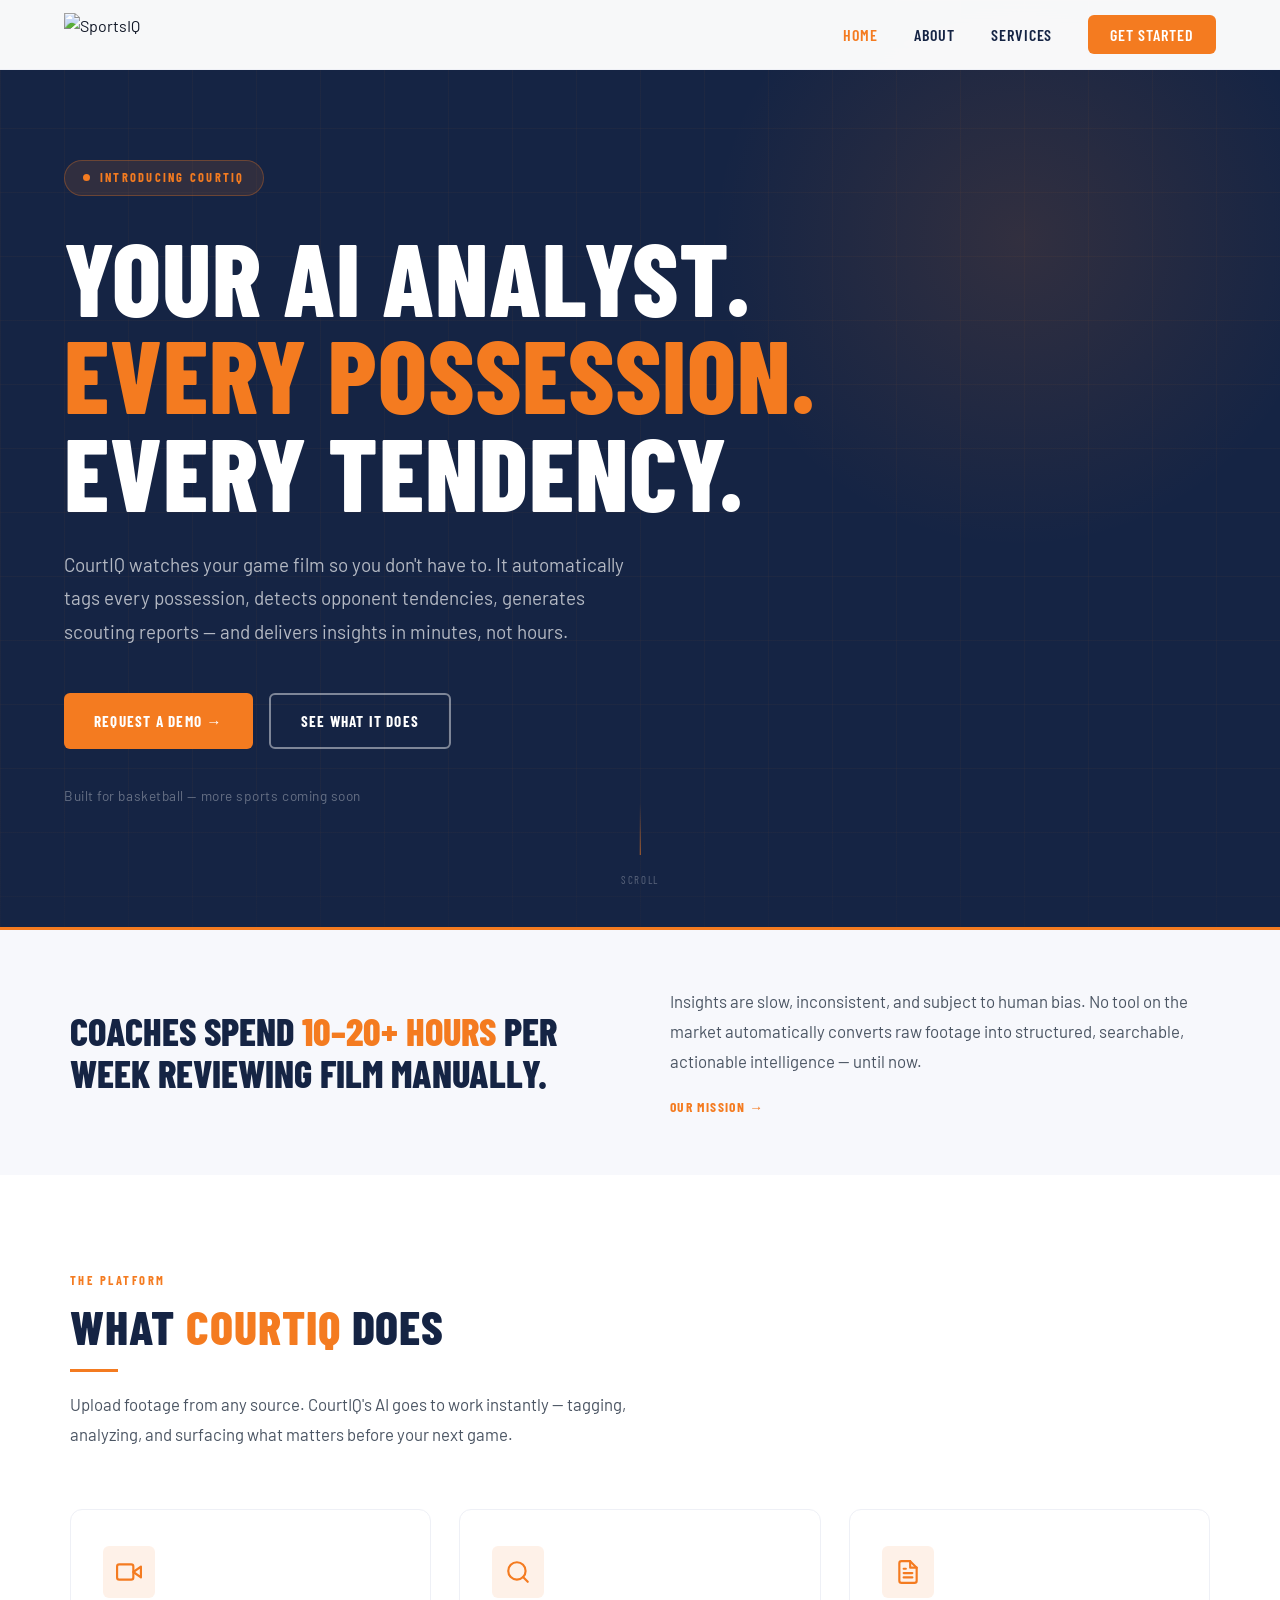
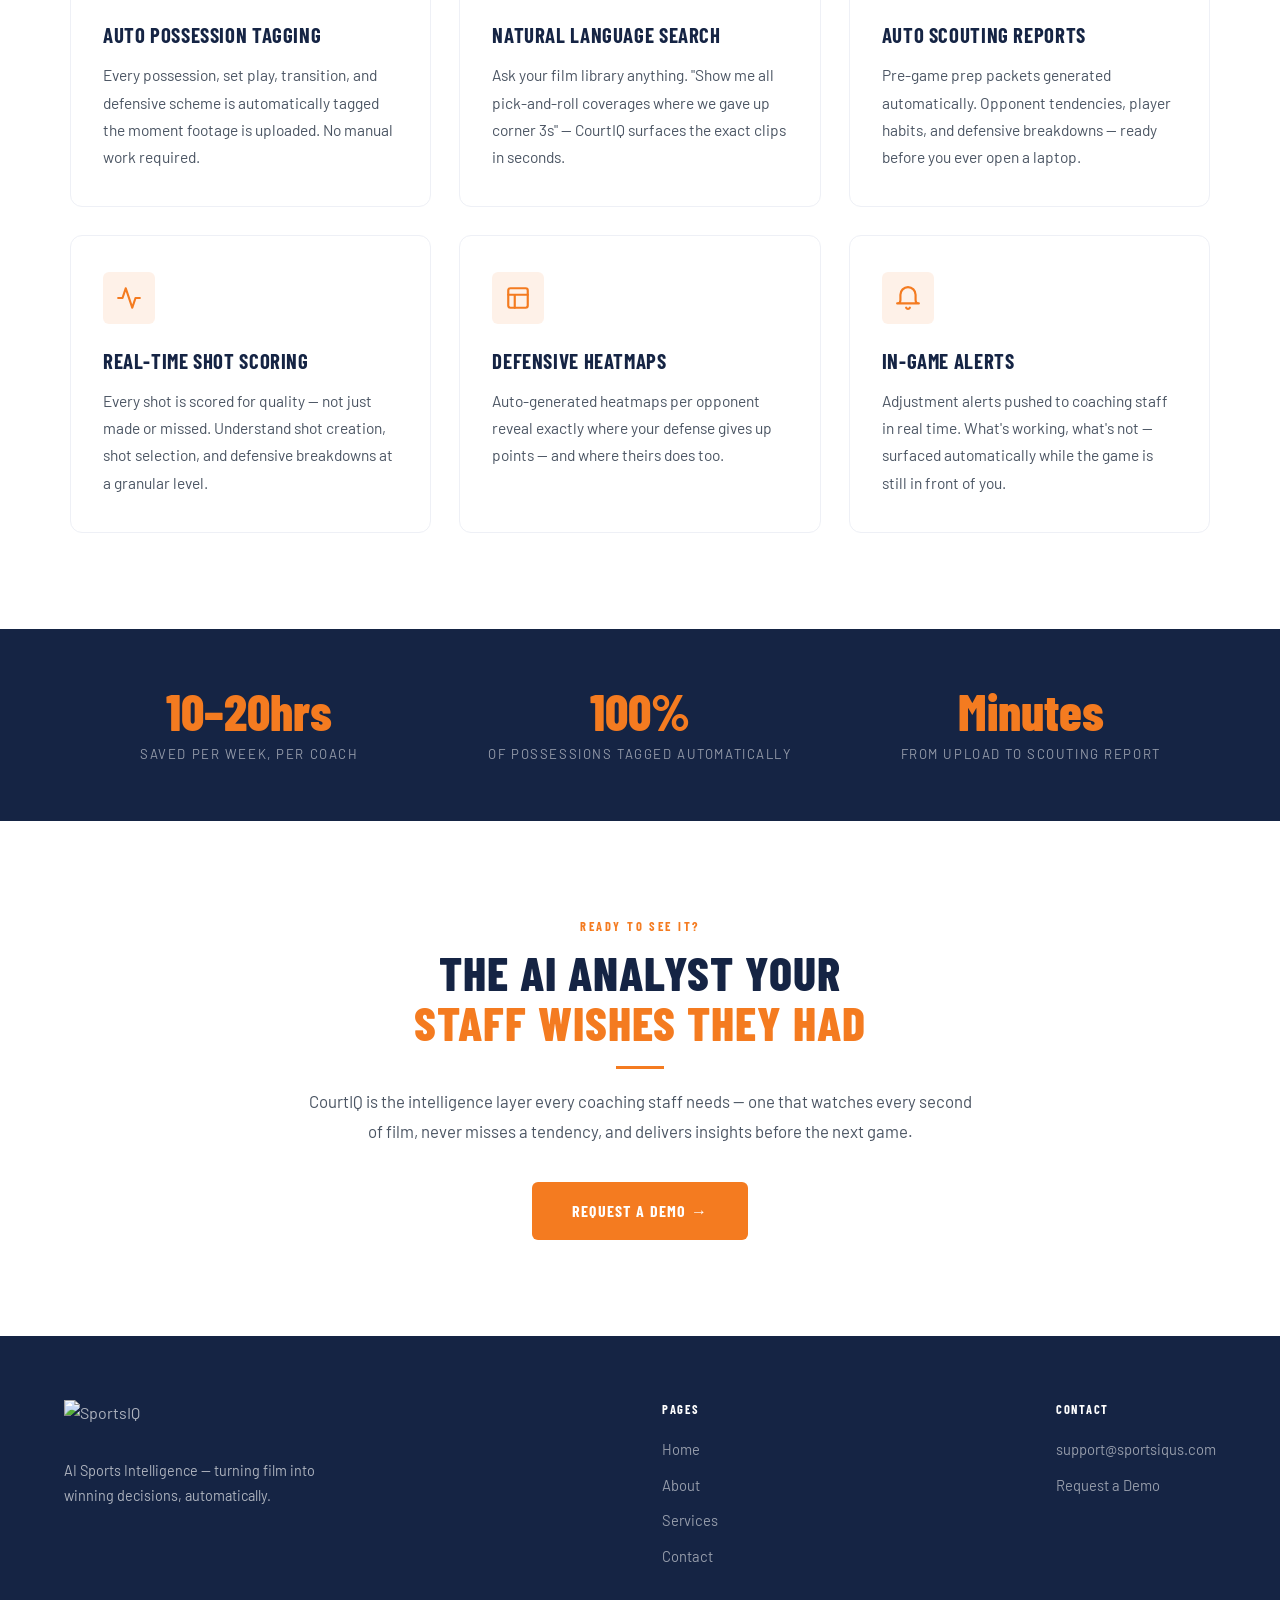
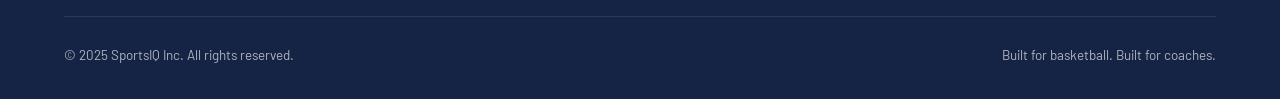
==== index.html @ 945e05f1 "Add files via upload" ====
<!DOCTYPE html>
<html lang="en">
<head>
  <meta charset="UTF-8" />
  <meta name="viewport" content="width=device-width, initial-scale=1.0" />
  <meta name="description" content="SportsIQ — CourtIQ is our AI analyst that watches every possession, detects every tendency, and delivers scouting intelligence automatically." />
  <title>SportsIQ | AI Sports Intelligence</title>
  <link rel="stylesheet" href="styles.css" />
  <link rel="icon" type="image/png" href="logo.png" />
</head>
<body>

<!-- NAV -->
<nav>
  <div class="nav-logo">
    <a href="index.html"><img src="logo.png" alt="SportsIQ" /></a>
  </div>
  <ul class="nav-links">
    <li><a href="index.html" class="active">Home</a></li>
    <li><a href="about.html">About</a></li>
    <li><a href="services.html">Services</a></li>
    <li><a href="contact.html" class="nav-cta">Get Started</a></li>
  </ul>
  <button class="hamburger" aria-label="Menu">
    <span></span><span></span><span></span>
  </button>
</nav>

<!-- HERO -->
<section style="background:var(--navy);padding:0;min-height:100vh;display:flex;flex-direction:column;justify-content:center;position:relative;overflow:hidden;">
  <!-- Grid texture -->
  <div style="position:absolute;inset:0;background-image:linear-gradient(rgba(244,123,32,0.04) 1px,transparent 1px),linear-gradient(90deg,rgba(244,123,32,0.04) 1px,transparent 1px);background-size:64px 64px;pointer-events:none;"></div>
  <!-- Glow -->
  <div style="position:absolute;top:-80px;right:-60px;width:640px;height:640px;background:radial-gradient(circle,rgba(244,123,32,0.13) 0%,transparent 68%);pointer-events:none;"></div>
  <!-- Bottom fade -->
  <div style="position:absolute;bottom:0;left:0;right:0;height:120px;background:linear-gradient(to top,rgba(21,36,68,0.5),transparent);pointer-events:none;"></div>

  <div style="position:relative;z-index:1;padding:160px 5% 120px;max-width:1000px;">
    <!-- Product badge -->
    <div class="fade-up" style="display:inline-flex;align-items:center;gap:10px;background:rgba(244,123,32,0.12);border:1px solid rgba(244,123,32,0.3);border-radius:100px;padding:7px 18px;margin-bottom:32px;">
      <span style="width:7px;height:7px;background:var(--orange);border-radius:50%;display:block;"></span>
      <span style="font-family:var(--font-display);font-size:0.78rem;font-weight:700;letter-spacing:0.18em;text-transform:uppercase;color:var(--orange);">Introducing CourtIQ</span>
    </div>

    <h1 class="fade-up-2" style="font-family:var(--font-display);font-size:clamp(3.2rem,8vw,6.5rem);font-weight:800;color:var(--white);text-transform:uppercase;letter-spacing:0.01em;line-height:0.95;">
      Your AI Analyst.<br />
      <span style="color:var(--orange);">Every Possession.</span><br />
      Every Tendency.
    </h1>

    <p class="fade-up-3" style="margin-top:28px;font-size:1.18rem;color:rgba(255,255,255,0.68);max-width:560px;line-height:1.78;">
      CourtIQ watches your game film so you don't have to. It automatically tags every possession, detects opponent tendencies, generates scouting reports — and delivers insights in minutes, not hours.
    </p>

    <div class="fade-up-4" style="margin-top:44px;display:flex;gap:16px;flex-wrap:wrap;">
      <a href="contact.html" class="btn btn-primary">Request a Demo &rarr;</a>
      <a href="services.html" class="btn btn-outline-white">See What It Does</a>
    </div>

    <!-- Proof line -->
    <p class="fade-up-4" style="margin-top:36px;font-size:0.85rem;color:rgba(255,255,255,0.35);letter-spacing:0.04em;">
      Built for basketball — more sports coming soon
    </p>
  </div>

  <!-- Scroll hint -->
  <div style="position:absolute;bottom:36px;left:50%;transform:translateX(-50%);text-align:center;">
    <div style="width:1px;height:52px;background:linear-gradient(to bottom,transparent,rgba(244,123,32,0.7));margin:0 auto 10px;"></div>
    <span style="font-family:var(--font-display);font-size:0.68rem;letter-spacing:0.16em;color:rgba(255,255,255,0.3);text-transform:uppercase;">Scroll</span>
  </div>
</section>

<!-- PROBLEM / INSIGHT STRIP -->
<div style="background:var(--off-white);border-top:3px solid var(--orange);padding:56px 5%;">
  <div class="inner" style="display:flex;align-items:center;gap:60px;flex-wrap:wrap;">
    <div style="flex:1;min-width:260px;">
      <p style="font-family:var(--font-display);font-size:clamp(1.6rem,3vw,2.4rem);font-weight:800;text-transform:uppercase;color:var(--navy);line-height:1.1;">
        Coaches spend <span style="color:var(--orange);">10–20+ hours</span> per week reviewing film manually.
      </p>
    </div>
    <div style="flex:1;min-width:260px;">
      <p style="color:var(--text-mid);font-size:1.05rem;line-height:1.8;">
        Insights are slow, inconsistent, and subject to human bias. No tool on the market automatically converts raw footage into structured, searchable, actionable intelligence — until now.
      </p>
      <a href="about.html" style="display:inline-flex;align-items:center;gap:8px;margin-top:20px;font-family:var(--font-display);font-size:0.85rem;font-weight:700;letter-spacing:0.1em;text-transform:uppercase;color:var(--orange);">Our mission &rarr;</a>
    </div>
  </div>
</div>

<!-- WHAT COURTIQ DOES -->
<section style="background:var(--white);">
  <div class="inner">
    <div style="max-width:580px;margin-bottom:60px;">
      <p class="section-label">The Platform</p>
      <h2 class="section-title">What <span>CourtIQ</span> Does</h2>
      <div class="divider"></div>
      <p class="section-sub">Upload footage from any source. CourtIQ's AI goes to work instantly — tagging, analyzing, and surfacing what matters before your next game.</p>
    </div>

    <div class="grid-3">

      <div class="card">
        <div class="card-icon">
          <svg viewBox="0 0 24 24"><polygon points="23 7 16 12 23 17 23 7"/><rect x="1" y="5" width="15" height="14" rx="2"/></svg>
        </div>
        <h3>Auto Possession Tagging</h3>
        <p>Every possession, set play, transition, and defensive scheme is automatically tagged the moment footage is uploaded. No manual work required.</p>
      </div>

      <div class="card">
        <div class="card-icon">
          <svg viewBox="0 0 24 24"><circle cx="11" cy="11" r="8"/><line x1="21" y1="21" x2="16.65" y2="16.65"/></svg>
        </div>
        <h3>Natural Language Search</h3>
        <p>Ask your film library anything. "Show me all pick-and-roll coverages where we gave up corner 3s" — CourtIQ surfaces the exact clips in seconds.</p>
      </div>

      <div class="card">
        <div class="card-icon">
          <svg viewBox="0 0 24 24"><path d="M14 2H6a2 2 0 0 0-2 2v16a2 2 0 0 0 2 2h12a2 2 0 0 0 2-2V8z"/><polyline points="14 2 14 8 20 8"/><line x1="16" y1="13" x2="8" y2="13"/><line x1="16" y1="17" x2="8" y2="17"/><polyline points="10 9 9 9 8 9"/></svg>
        </div>
        <h3>Auto Scouting Reports</h3>
        <p>Pre-game prep packets generated automatically. Opponent tendencies, player habits, and defensive breakdowns — ready before you ever open a laptop.</p>
      </div>

      <div class="card">
        <div class="card-icon">
          <svg viewBox="0 0 24 24"><polyline points="22 12 18 12 15 21 9 3 6 12 2 12"/></svg>
        </div>
        <h3>Real-Time Shot Scoring</h3>
        <p>Every shot is scored for quality — not just made or missed. Understand shot creation, shot selection, and defensive breakdowns at a granular level.</p>
      </div>

      <div class="card">
        <div class="card-icon">
          <svg viewBox="0 0 24 24"><rect x="3" y="3" width="18" height="18" rx="2"/><path d="M3 9h18M9 21V9"/></svg>
        </div>
        <h3>Defensive Heatmaps</h3>
        <p>Auto-generated heatmaps per opponent reveal exactly where your defense gives up points — and where theirs does too.</p>
      </div>

      <div class="card">
        <div class="card-icon">
          <svg viewBox="0 0 24 24"><path d="M22 17H2a3 3 0 0 0 3-3V9a7 7 0 0 1 14 0v5a3 3 0 0 0 3 3z"/><path d="M13.73 21a2 2 0 0 1-3.46 0"/></svg>
        </div>
        <h3>In-Game Alerts</h3>
        <p>Adjustment alerts pushed to coaching staff in real time. What's working, what's not — surfaced automatically while the game is still in front of you.</p>
      </div>

    </div>
  </div>
</section>

<!-- STAT STRIP -->
<div class="stat-strip">
  <div>
    <div class="stat-num">10–20hrs</div>
    <div class="stat-label">Saved per week, per coach</div>
  </div>
  <div>
    <div class="stat-num">100%</div>
    <div class="stat-label">Of possessions tagged automatically</div>
  </div>
  <div>
    <div class="stat-num">Minutes</div>
    <div class="stat-label">From upload to scouting report</div>
  </div>
</div>

<!-- CTA BAND -->
<section style="background:var(--white);text-align:center;">
  <div class="inner" style="max-width:680px;">
    <p class="section-label" style="text-align:center;">Ready to See It?</p>
    <h2 class="section-title" style="text-align:center;">The AI Analyst Your<br /><span>Staff Wishes They Had</span></h2>
    <div class="divider" style="margin:18px auto;"></div>
    <p style="color:var(--text-mid);font-size:1.05rem;line-height:1.78;margin-bottom:36px;">CourtIQ is the intelligence layer every coaching staff needs — one that watches every second of film, never misses a tendency, and delivers insights before the next game.</p>
    <a href="contact.html" class="btn btn-primary" style="font-size:1rem;padding:16px 40px;">Request a Demo &rarr;</a>
  </div>
</section>

<!-- FOOTER -->
<footer>
  <div class="footer-top">
    <div class="footer-brand">
      <img src="logo.png" alt="SportsIQ" />
      <p>AI Sports Intelligence — turning film into winning decisions, automatically.</p>
    </div>
    <div class="footer-links">
      <h4>Pages</h4>
      <ul>
        <li><a href="index.html">Home</a></li>
        <li><a href="about.html">About</a></li>
        <li><a href="services.html">Services</a></li>
        <li><a href="contact.html">Contact</a></li>
      </ul>
    </div>
    <div class="footer-links">
      <h4>Contact</h4>
      <ul>
        <li><a href="mailto:support@sportsiqus.com">support@sportsiqus.com</a></li>
        <li><a href="contact.html">Request a Demo</a></li>
      </ul>
    </div>
  </div>
  <div class="footer-bottom">
    <p>&copy; 2025 SportsIQ Inc. All rights reserved.</p>
    <p>Built for basketball. Built for coaches.</p>
  </div>
</footer>

<script src="main.js"></script>
</body>
</html>
---- styles.css ----
@import url('https://fonts.googleapis.com/css2?family=Barlow+Condensed:ital,wght@0,400;0,600;0,700;0,800;1,700&family=Barlow:wght@300;400;500;600&display=swap');

:root {
  --navy:        #152444;
  --navy-mid:    #1e3260;
  --orange:      #F47B20;
  --orange-light:#ff9544;
  --white:       #ffffff;
  --off-white:   #f7f8fc;
  --light-gray:  #eef0f6;
  --mid-gray:    #d1d5e0;
  --text-dark:   #111827;
  --text-mid:    #4b5563;
  --font-display:'Barlow Condensed', sans-serif;
  --font-body:   'Barlow', sans-serif;
  --radius:      6px;
  --radius-lg:   12px;
  --shadow:      0 4px 24px rgba(21,36,68,0.10);
  --shadow-lg:   0 14px 52px rgba(21,36,68,0.16);
  --transition:  0.25s cubic-bezier(0.4,0,0.2,1);
}

*,*::before,*::after{box-sizing:border-box;margin:0;padding:0;}
html{scroll-behavior:smooth;}
body{font-family:var(--font-body);color:var(--text-dark);background:var(--white);line-height:1.6;-webkit-font-smoothing:antialiased;}
img{max-width:100%;display:block;}
a{text-decoration:none;color:inherit;}

/* NAV */
nav{position:fixed;top:0;left:0;right:0;z-index:100;background:rgba(255,255,255,0.97);backdrop-filter:blur(12px);border-bottom:1px solid var(--light-gray);padding:0 5%;display:flex;align-items:center;justify-content:space-between;height:70px;transition:box-shadow var(--transition);}
nav.scrolled{box-shadow:var(--shadow);}
.nav-logo img{height:44px;width:auto;}
.nav-links{display:flex;gap:36px;list-style:none;align-items:center;}
.nav-links a{font-family:var(--font-display);font-size:1rem;font-weight:600;letter-spacing:0.06em;text-transform:uppercase;color:var(--navy);transition:color var(--transition);}
.nav-links a:hover,.nav-links a.active{color:var(--orange);}
.nav-cta{background:var(--orange) !important;color:var(--white) !important;padding:10px 22px;border-radius:var(--radius);}
.nav-cta:hover{background:var(--orange-light) !important;transform:translateY(-1px);}
.hamburger{display:none;flex-direction:column;gap:5px;cursor:pointer;border:none;background:none;padding:4px;}
.hamburger span{display:block;width:24px;height:2px;background:var(--navy);border-radius:2px;}

/* BUTTONS */
.btn{display:inline-flex;align-items:center;gap:8px;font-family:var(--font-display);font-size:0.95rem;font-weight:700;letter-spacing:0.08em;text-transform:uppercase;padding:14px 30px;border-radius:var(--radius);border:none;cursor:pointer;transition:all var(--transition);}
.btn-primary{background:var(--orange);color:var(--white);}
.btn-primary:hover{background:var(--orange-light);transform:translateY(-2px);box-shadow:0 8px 24px rgba(244,123,32,0.35);}
.btn-outline{background:transparent;color:var(--navy);border:2px solid var(--navy);}
.btn-outline:hover{background:var(--navy);color:var(--white);transform:translateY(-2px);}
.btn-outline-white{background:transparent;color:var(--white);border:2px solid rgba(255,255,255,0.45);}
.btn-outline-white:hover{border-color:var(--white);background:rgba(255,255,255,0.1);}

/* SECTIONS */
section{padding:96px 5%;}
.inner{max-width:1140px;margin:0 auto;}
.section-label{font-family:var(--font-display);font-size:0.78rem;font-weight:700;letter-spacing:0.2em;text-transform:uppercase;color:var(--orange);margin-bottom:10px;}
.section-title{font-family:var(--font-display);font-size:clamp(2rem,4vw,3rem);font-weight:800;text-transform:uppercase;letter-spacing:0.02em;color:var(--navy);line-height:1.05;}
.section-title span{color:var(--orange);}
.section-sub{margin-top:16px;color:var(--text-mid);font-size:1.05rem;max-width:580px;line-height:1.75;}
.divider{width:48px;height:3px;background:var(--orange);margin:18px 0;}

/* PAGE HERO */
.page-hero{background:var(--navy);padding:140px 5% 80px;position:relative;overflow:hidden;}
.page-hero::before{content:'';position:absolute;top:-120px;right:-80px;width:500px;height:500px;background:radial-gradient(circle,rgba(244,123,32,0.13) 0%,transparent 70%);pointer-events:none;}
.page-hero-inner{max-width:700px;position:relative;z-index:1;}
.page-hero h1{font-family:var(--font-display);font-size:clamp(2.4rem,5vw,3.8rem);font-weight:800;color:var(--white);text-transform:uppercase;letter-spacing:0.02em;line-height:1.05;}
.page-hero h1 span{color:var(--orange);}
.page-hero p{margin-top:16px;font-size:1.1rem;color:rgba(255,255,255,0.68);max-width:520px;line-height:1.75;}

/* CARDS */
.card{background:var(--white);border:1px solid var(--light-gray);border-radius:var(--radius-lg);padding:36px 32px;transition:transform var(--transition),box-shadow var(--transition),border-color var(--transition);}
.card:hover{transform:translateY(-5px);box-shadow:var(--shadow-lg);border-color:var(--mid-gray);}
.card-icon{width:52px;height:52px;background:rgba(244,123,32,0.1);border-radius:var(--radius);display:flex;align-items:center;justify-content:center;margin-bottom:20px;}
.card-icon svg{width:26px;height:26px;stroke:var(--orange);fill:none;stroke-width:2;stroke-linecap:round;stroke-linejoin:round;}
.card h3{font-family:var(--font-display);font-size:1.3rem;font-weight:700;text-transform:uppercase;letter-spacing:0.03em;color:var(--navy);margin-bottom:10px;}
.card p{color:var(--text-mid);font-size:0.97rem;line-height:1.75;}

/* GRIDS */
.grid-3{display:grid;grid-template-columns:repeat(3,1fr);gap:28px;}
.grid-2{display:grid;grid-template-columns:repeat(2,1fr);gap:40px;}

/* STAT STRIP */
.stat-strip{background:var(--navy);padding:56px 5%;display:grid;grid-template-columns:repeat(3,1fr);gap:20px;text-align:center;}
.stat-num{font-family:var(--font-display);font-size:clamp(2rem,4vw,3.2rem);font-weight:800;color:var(--orange);line-height:1;}
.stat-label{font-size:0.82rem;color:rgba(255,255,255,0.55);text-transform:uppercase;letter-spacing:0.12em;margin-top:8px;}

/* FORM */
.form-group{margin-bottom:22px;}
.form-group label{display:block;font-family:var(--font-display);font-size:0.78rem;font-weight:700;letter-spacing:0.12em;text-transform:uppercase;color:var(--navy);margin-bottom:8px;}
.form-group input,.form-group select,.form-group textarea{width:100%;padding:13px 16px;border:1.5px solid var(--light-gray);border-radius:var(--radius);font-family:var(--font-body);font-size:0.97rem;color:var(--text-dark);background:var(--white);transition:border-color var(--transition);outline:none;}
.form-group input:focus,.form-group select:focus,.form-group textarea:focus{border-color:var(--orange);}
.form-group textarea{resize:vertical;min-height:130px;}

/* FOOTER */
footer{background:var(--navy);color:rgba(255,255,255,0.65);padding:64px 5% 32px;}
.footer-top{display:flex;justify-content:space-between;align-items:flex-start;gap:48px;padding-bottom:48px;border-bottom:1px solid rgba(255,255,255,0.1);flex-wrap:wrap;}
.footer-brand img{height:42px;margin-bottom:16px;}
.footer-brand p{font-size:0.9rem;max-width:260px;line-height:1.75;}
.footer-links h4{font-family:var(--font-display);font-size:0.78rem;font-weight:700;letter-spacing:0.14em;text-transform:uppercase;color:var(--white);margin-bottom:16px;}
.footer-links ul{list-style:none;display:flex;flex-direction:column;gap:10px;}
.footer-links a{font-size:0.92rem;color:rgba(255,255,255,0.55);transition:color var(--transition);}
.footer-links a:hover{color:var(--orange);}
.footer-bottom{padding-top:28px;display:flex;justify-content:space-between;align-items:center;flex-wrap:wrap;gap:10px;}
.footer-bottom p{font-size:0.84rem;}
.footer-bottom a{color:var(--orange);}

/* ANIMATIONS */
@keyframes fadeUp{from{opacity:0;transform:translateY(28px);}to{opacity:1;transform:translateY(0);}}
.fade-up  {animation:fadeUp 0.65s ease both;}
.fade-up-2{animation:fadeUp 0.65s ease 0.15s both;}
.fade-up-3{animation:fadeUp 0.65s ease 0.30s both;}
.fade-up-4{animation:fadeUp 0.65s ease 0.45s both;}

/* RESPONSIVE */
@media(max-width:900px){.grid-3{grid-template-columns:1fr 1fr;}.stat-strip{grid-template-columns:1fr 1fr;}}
@media(max-width:640px){
  .grid-3,.grid-2{grid-template-columns:1fr;}
  .stat-strip{grid-template-columns:1fr;}
  .nav-links{display:none;flex-direction:column;position:absolute;top:70px;left:0;right:0;background:var(--white);padding:24px 5%;border-bottom:1px solid var(--light-gray);gap:18px;}
  .nav-links.open{display:flex;}
  .hamburger{display:flex;}
  .footer-top{flex-direction:column;}
  .footer-bottom{flex-direction:column;text-align:center;}
}
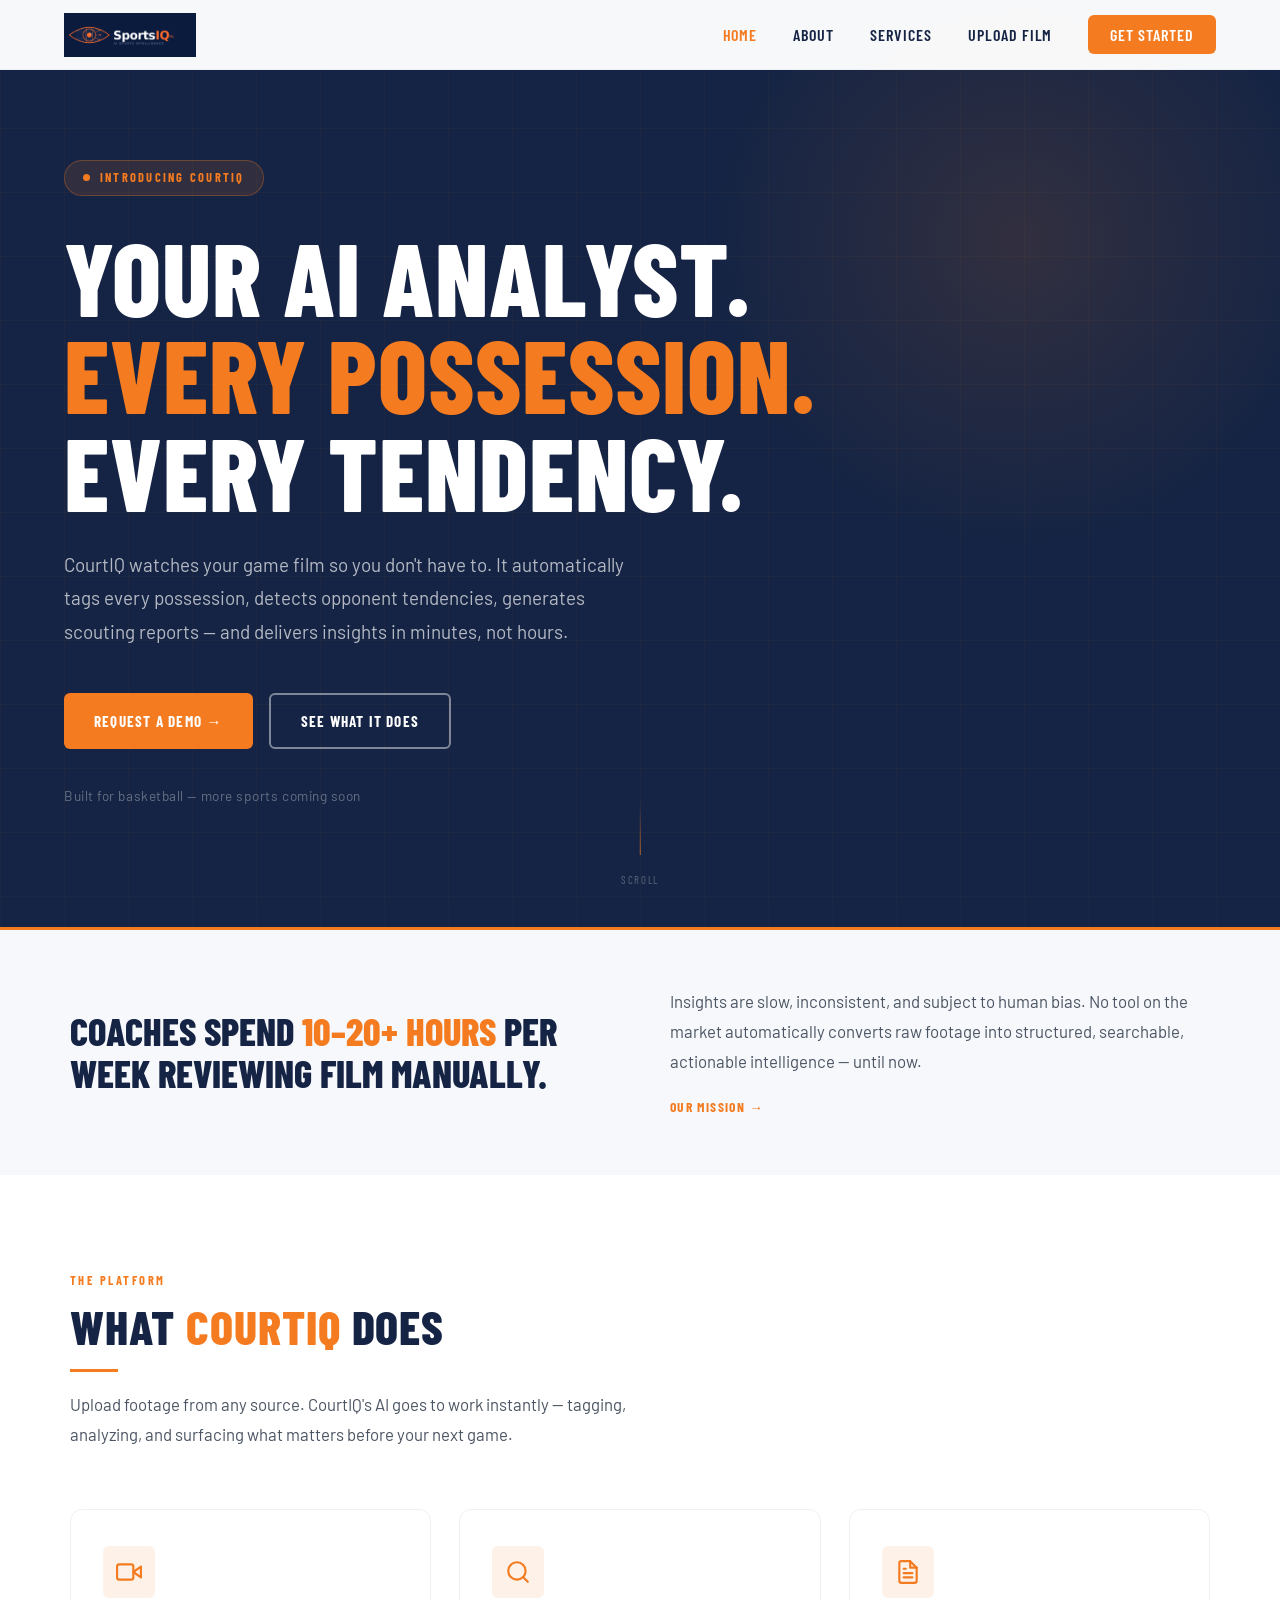
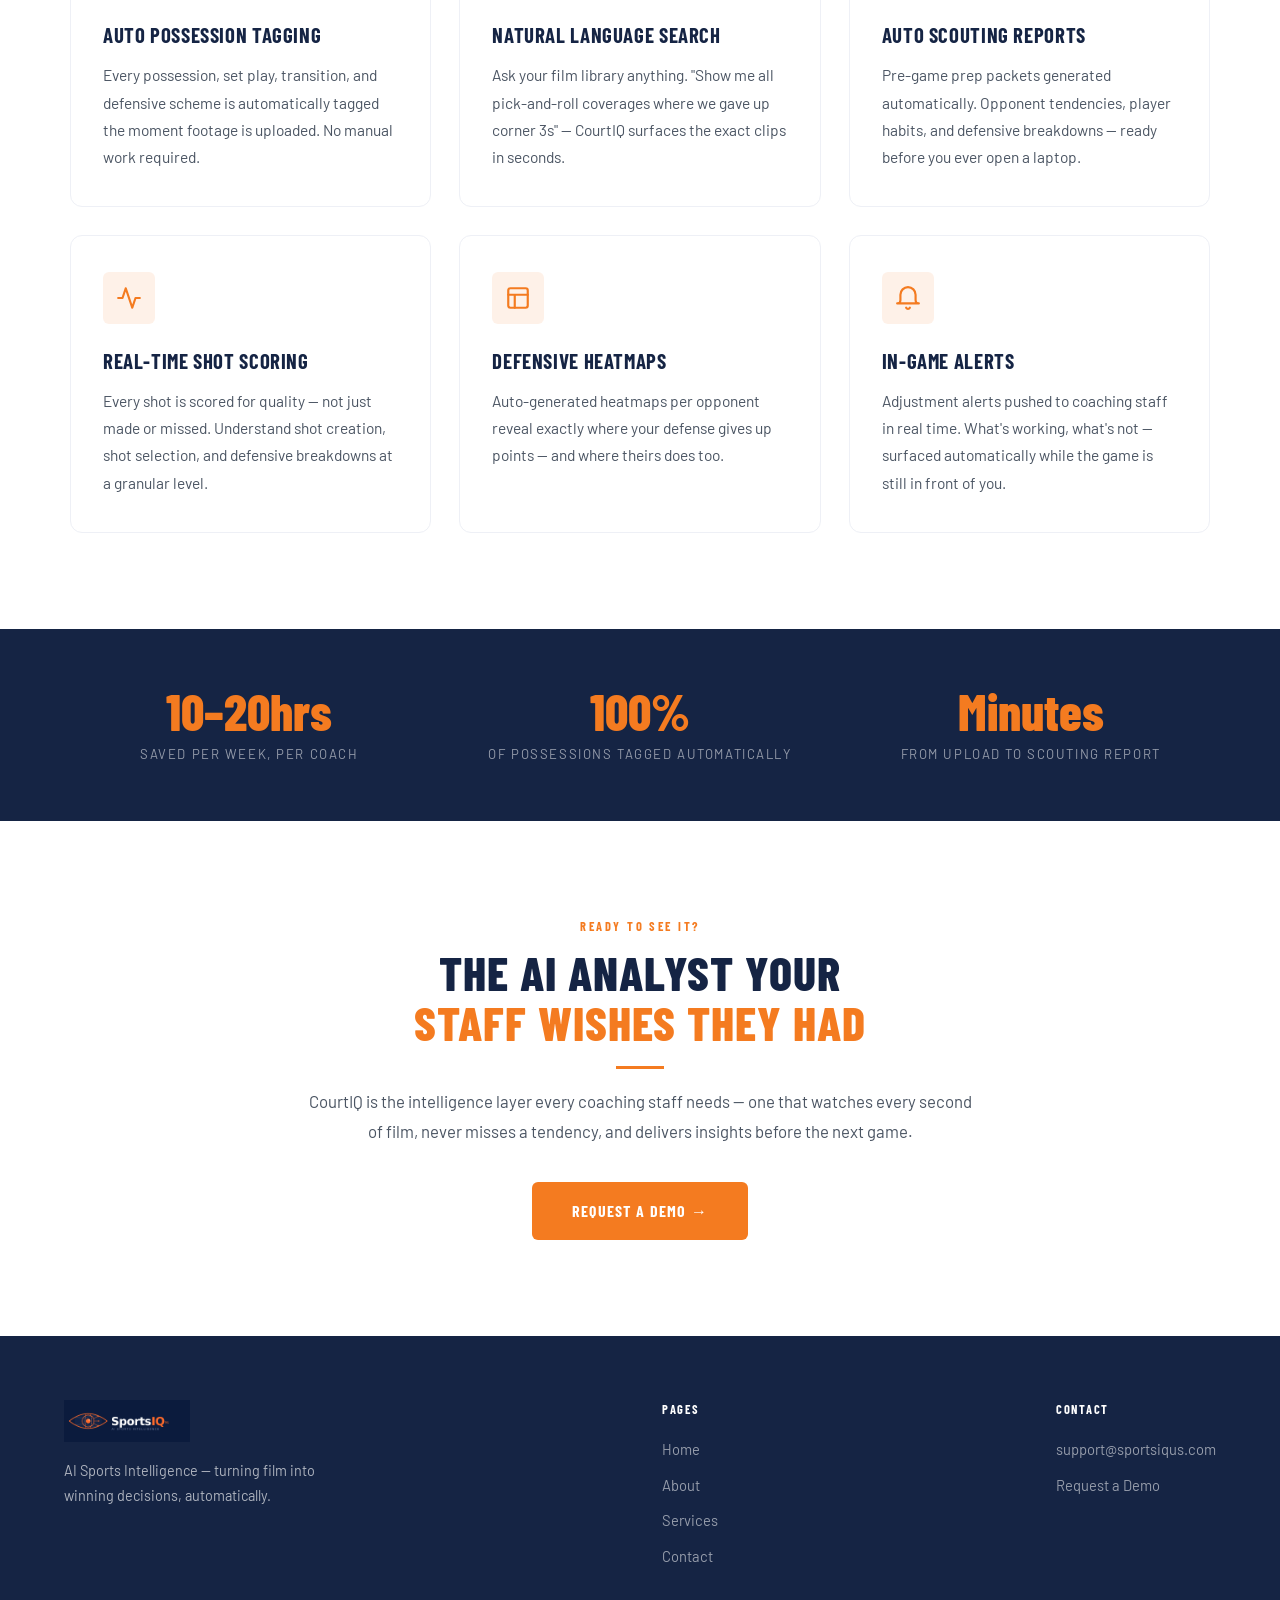
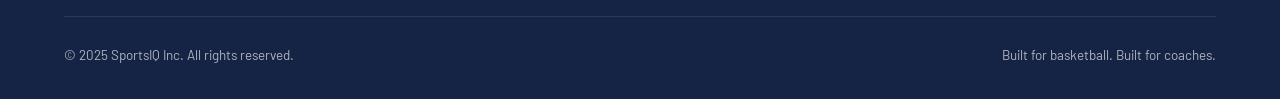
==== commit 679ebb6b: "Update index.html" ====
--- a/index.html
+++ b/index.html
@@ -19,6 +19,7 @@
     <li><a href="index.html" class="active">Home</a></li>
     <li><a href="about.html">About</a></li>
     <li><a href="services.html">Services</a></li>
+    <li><a href="upload.html">Upload Film</a></li>
     <li><a href="contact.html" class="nav-cta">Get Started</a></li>
   </ul>
   <button class="hamburger" aria-label="Menu">
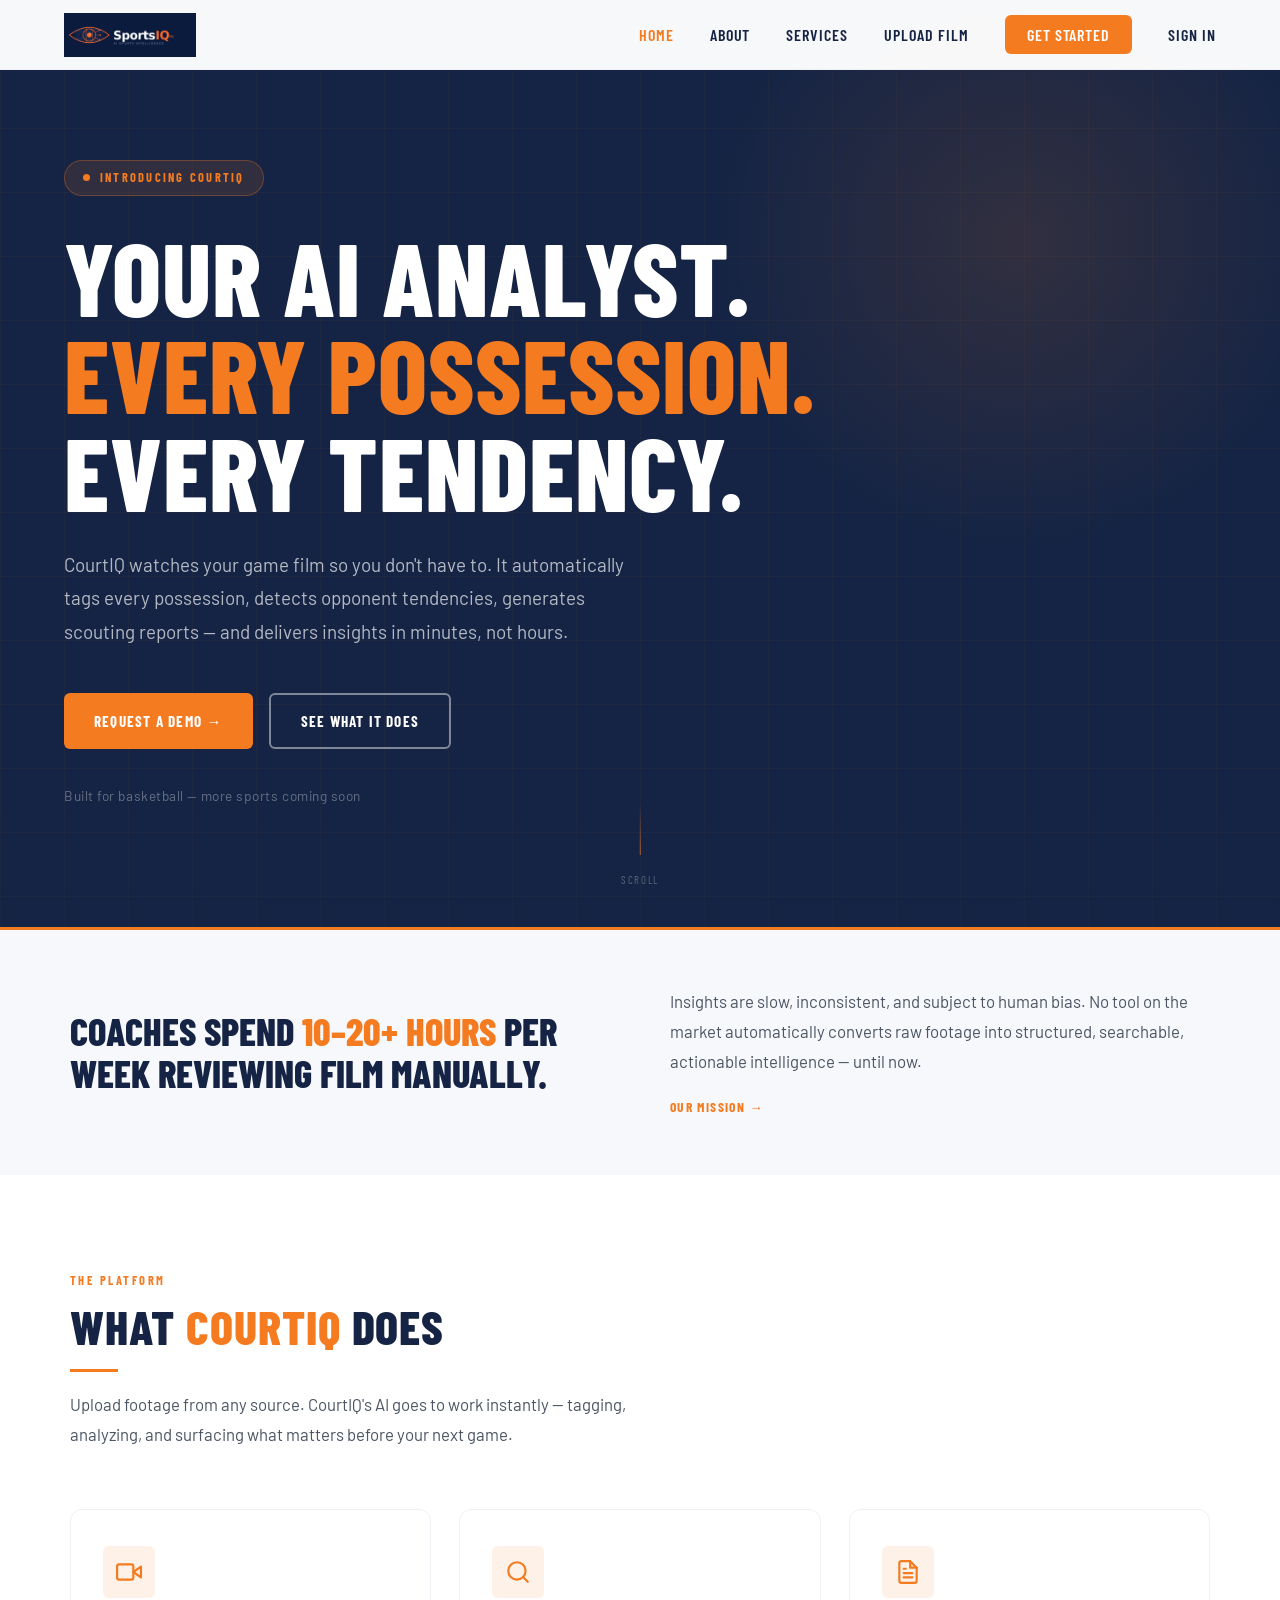
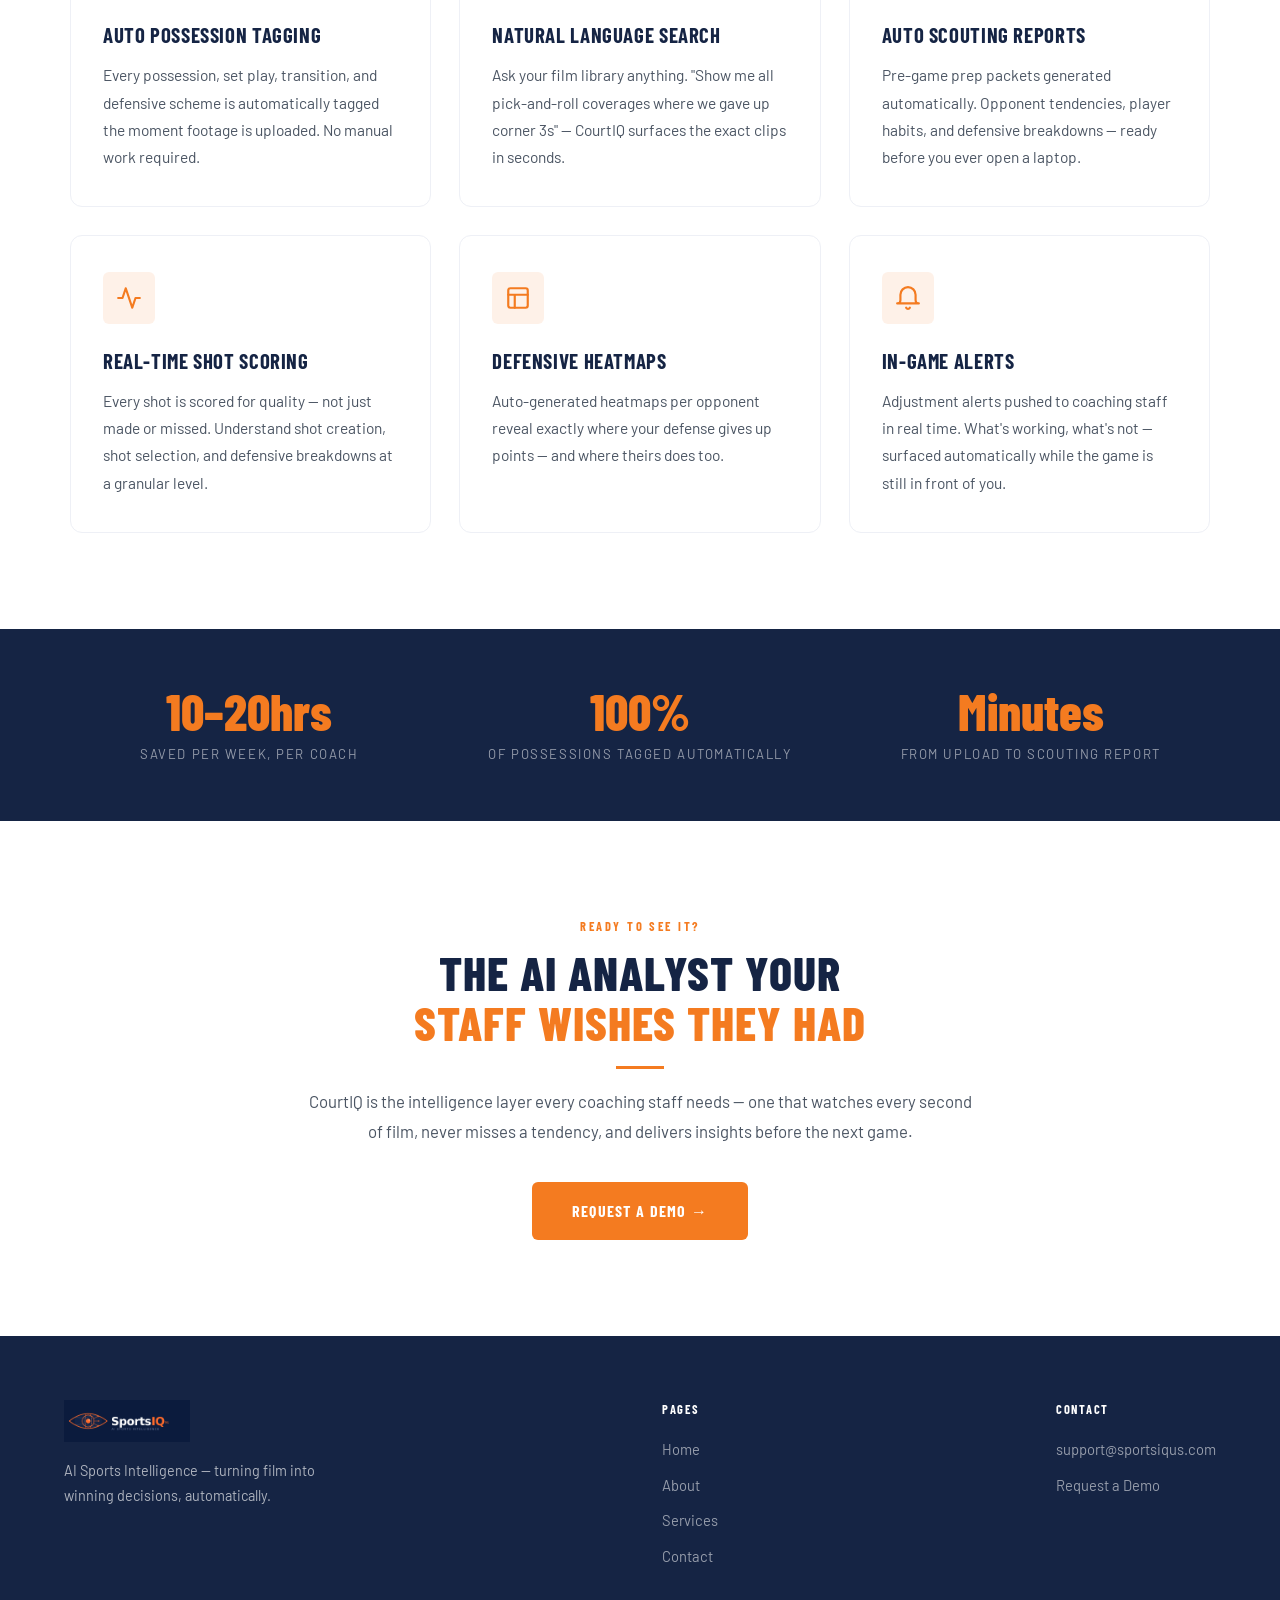
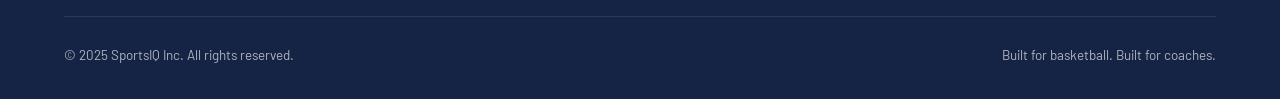
==== commit a6a6a355: "login" ====
--- a/index.html
+++ b/index.html
@@ -21,6 +21,7 @@
     <li><a href="services.html">Services</a></li>
     <li><a href="upload.html">Upload Film</a></li>
     <li><a href="contact.html" class="nav-cta">Get Started</a></li>
+    <li><a href="login.html" class="login-nav-link">Sign In</a></li>
   </ul>
   <button class="hamburger" aria-label="Menu">
     <span></span><span></span><span></span>
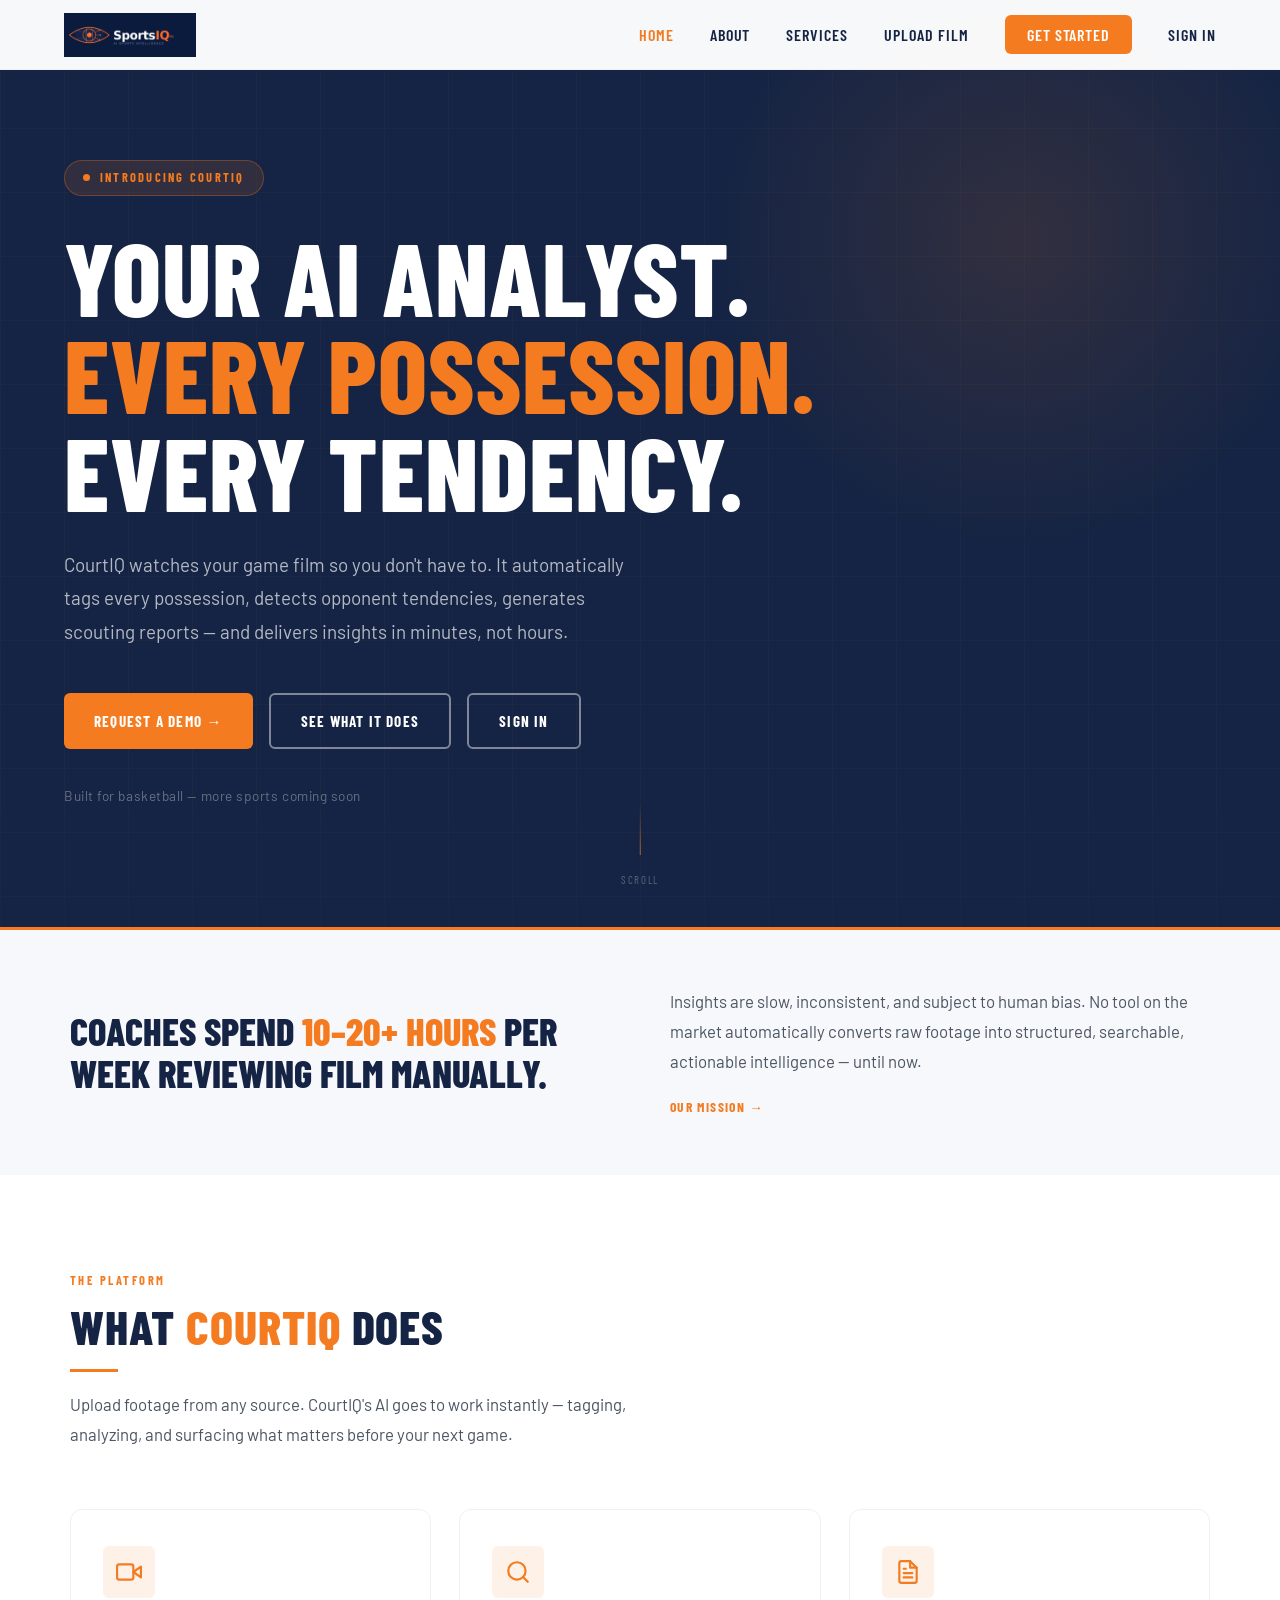
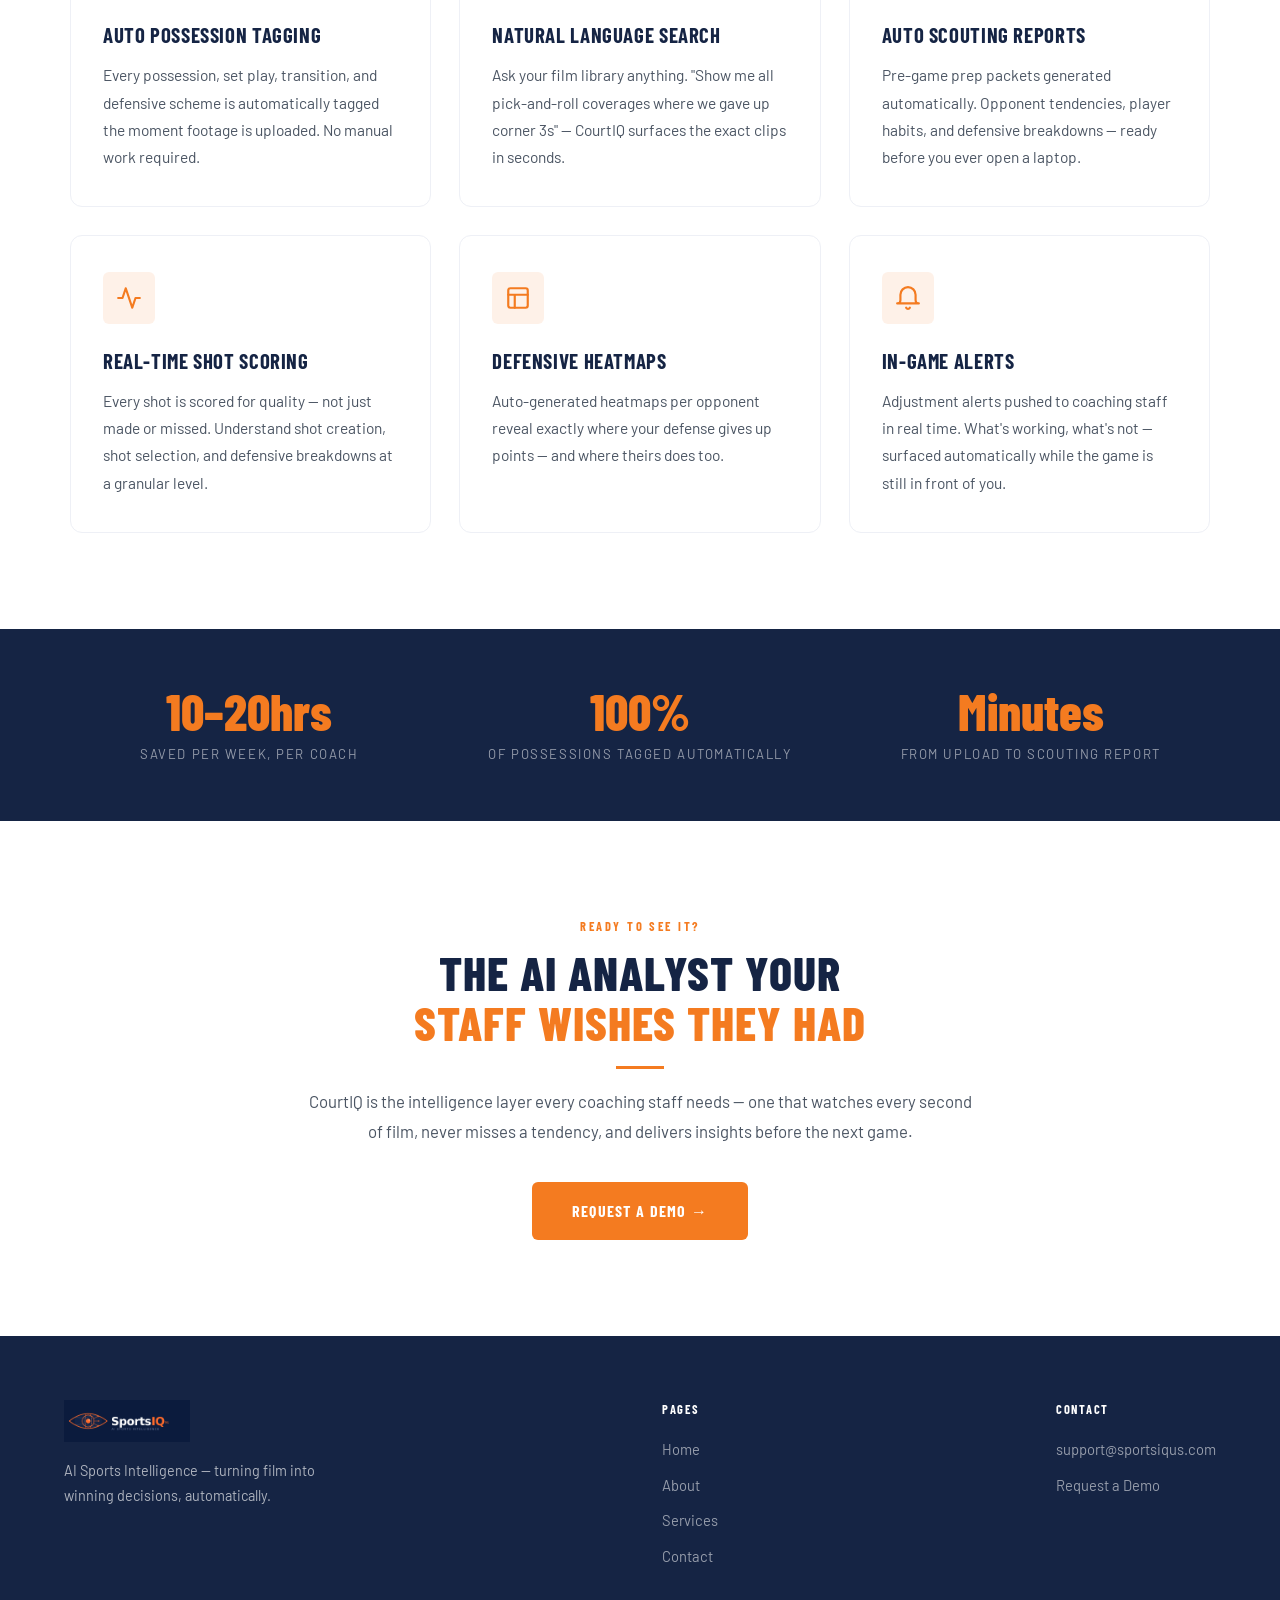
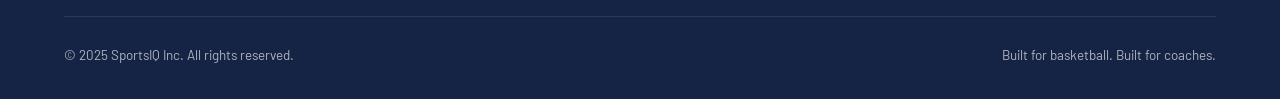
==== commit 1be27117: "login" ====
--- a/index.html
+++ b/index.html
@@ -57,6 +57,7 @@
     <div class="fade-up-4" style="margin-top:44px;display:flex;gap:16px;flex-wrap:wrap;">
       <a href="contact.html" class="btn btn-primary">Request a Demo &rarr;</a>
       <a href="services.html" class="btn btn-outline-white">See What It Does</a>
+      <a href="login.html" class="btn btn-outline-white">Sign In</a>
     </div>
 
     <!-- Proof line -->
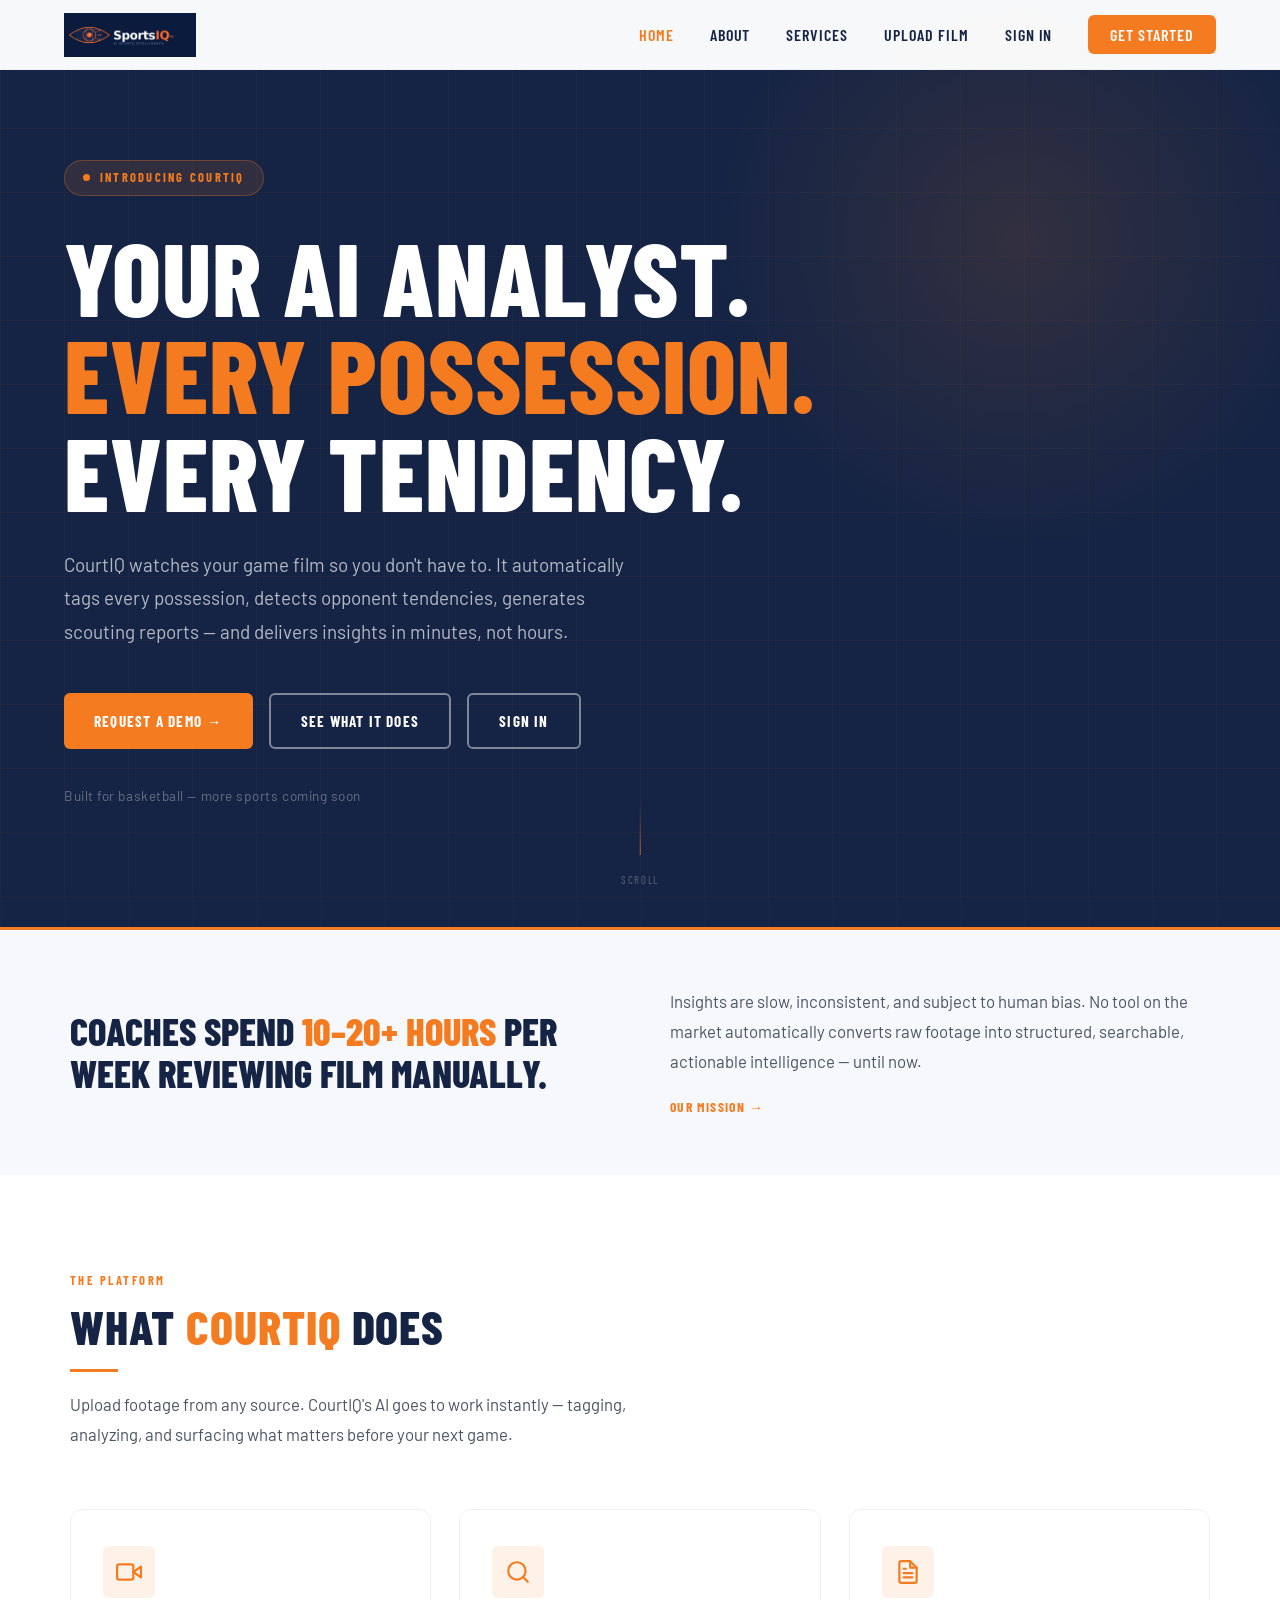
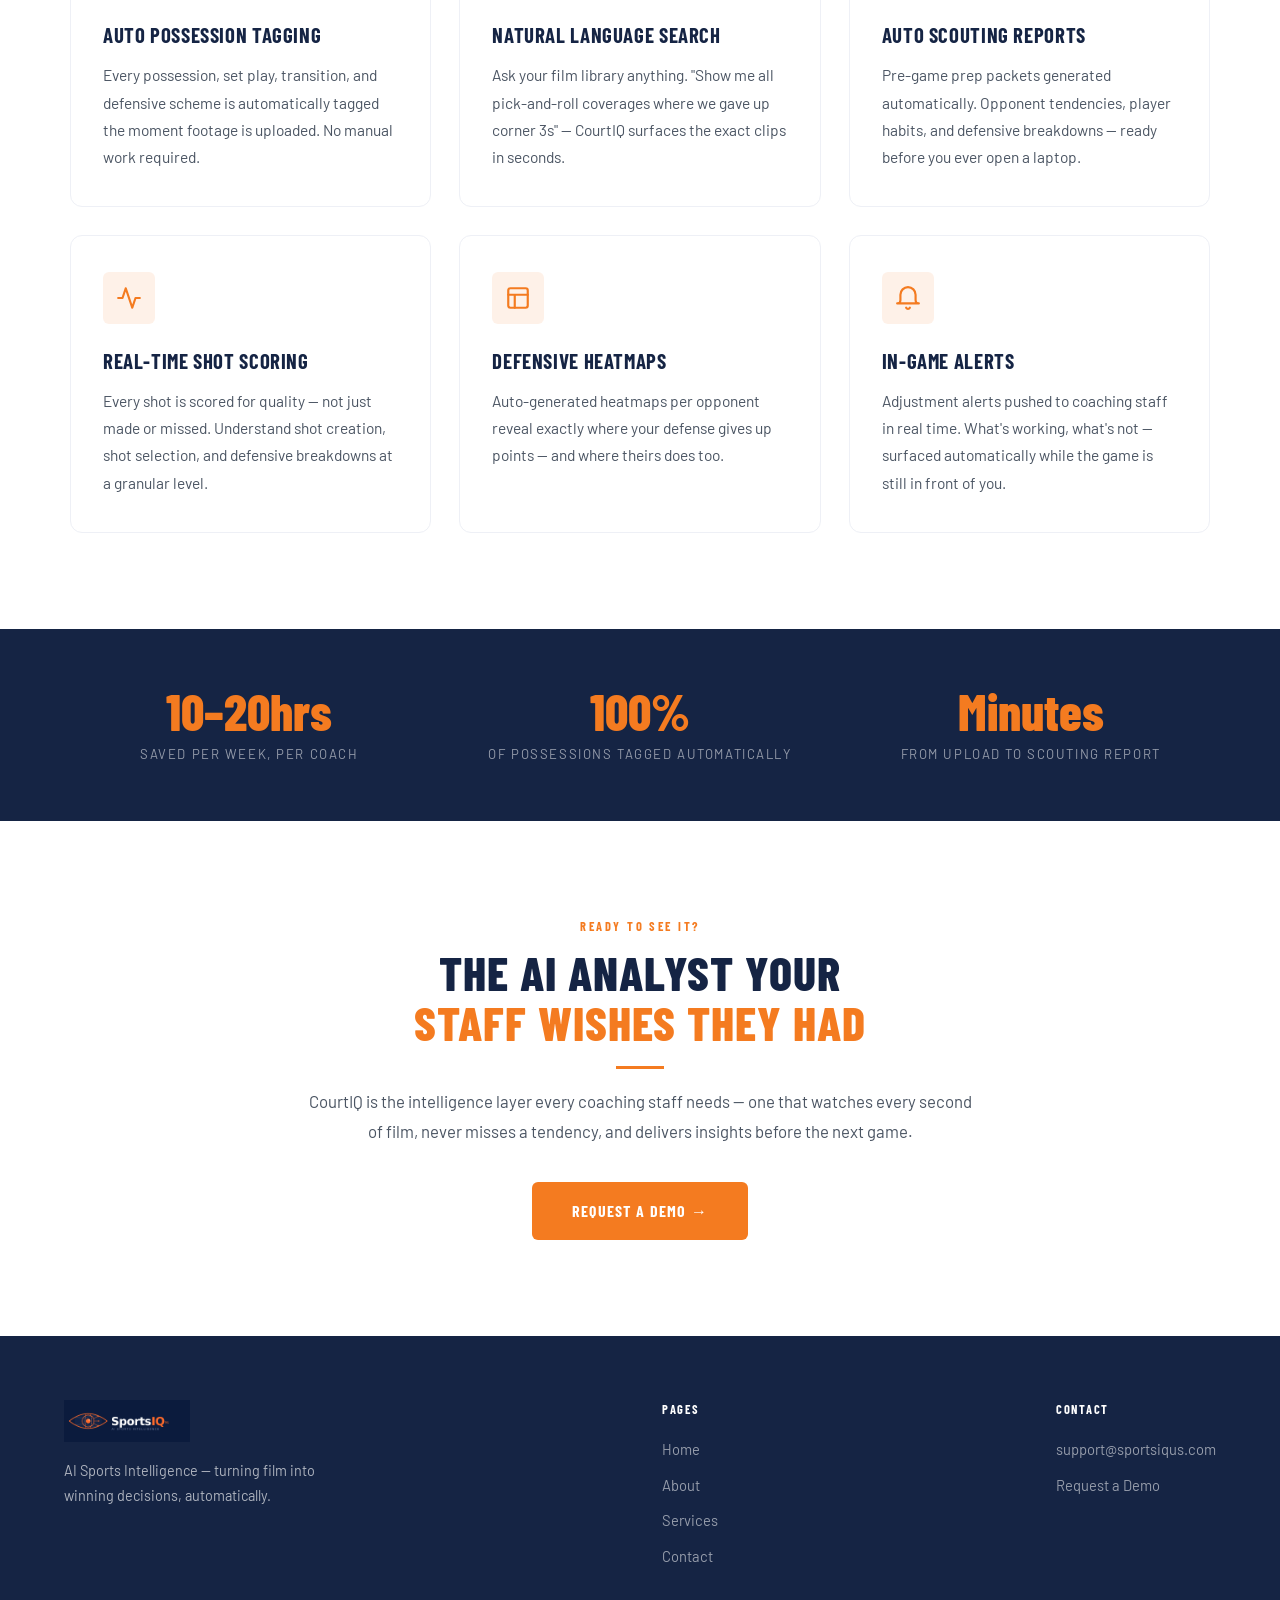
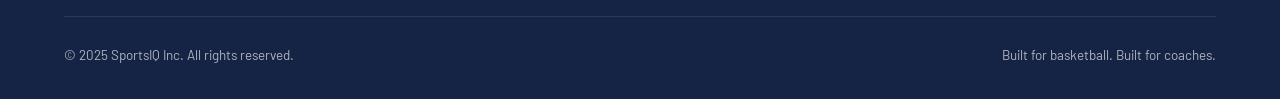
==== commit 7a31ad7e: "login" ====
--- a/index.html
+++ b/index.html
@@ -20,8 +20,8 @@
     <li><a href="about.html">About</a></li>
     <li><a href="services.html">Services</a></li>
     <li><a href="upload.html">Upload Film</a></li>
+    <li><a href="login.html" class="login-nav-link">Sign In</a></li>
     <li><a href="contact.html" class="nav-cta">Get Started</a></li>
-    <li><a href="login.html" class="login-nav-link">Sign In</a></li>
   </ul>
   <button class="hamburger" aria-label="Menu">
     <span></span><span></span><span></span>
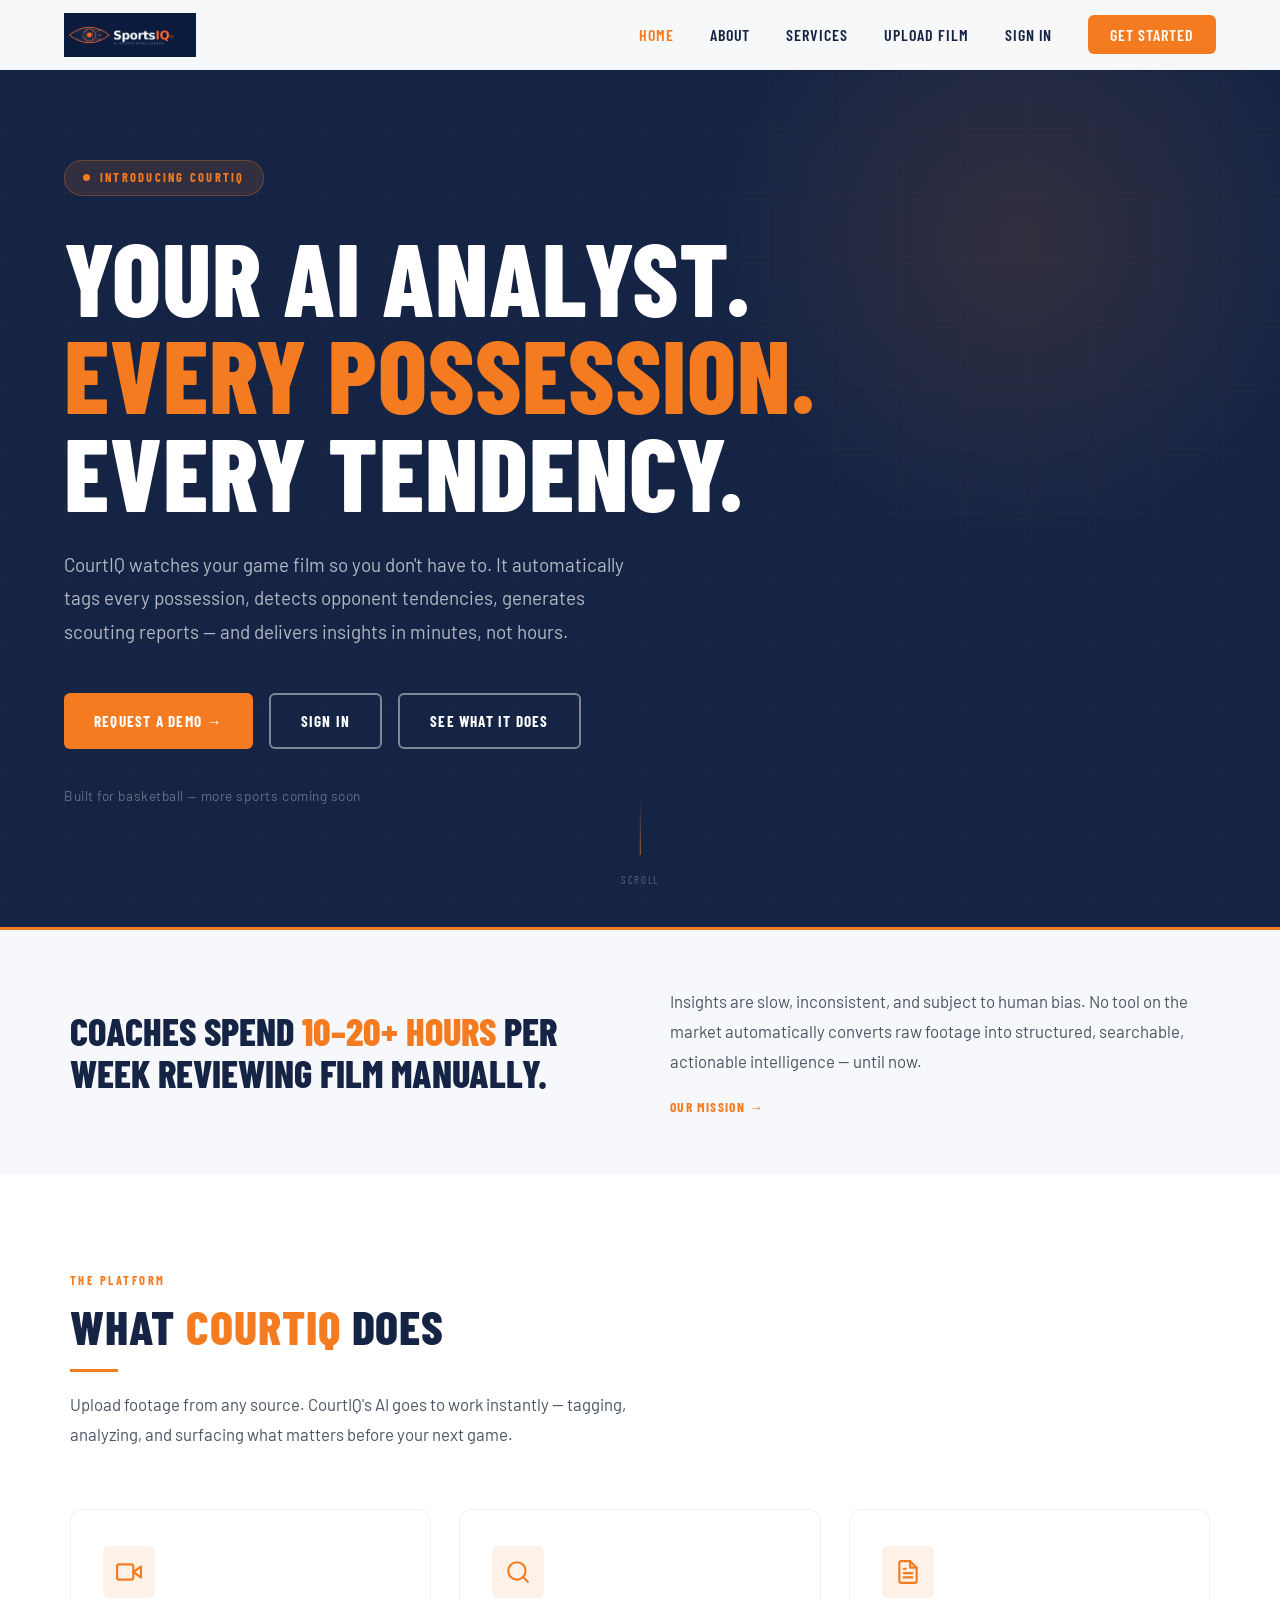
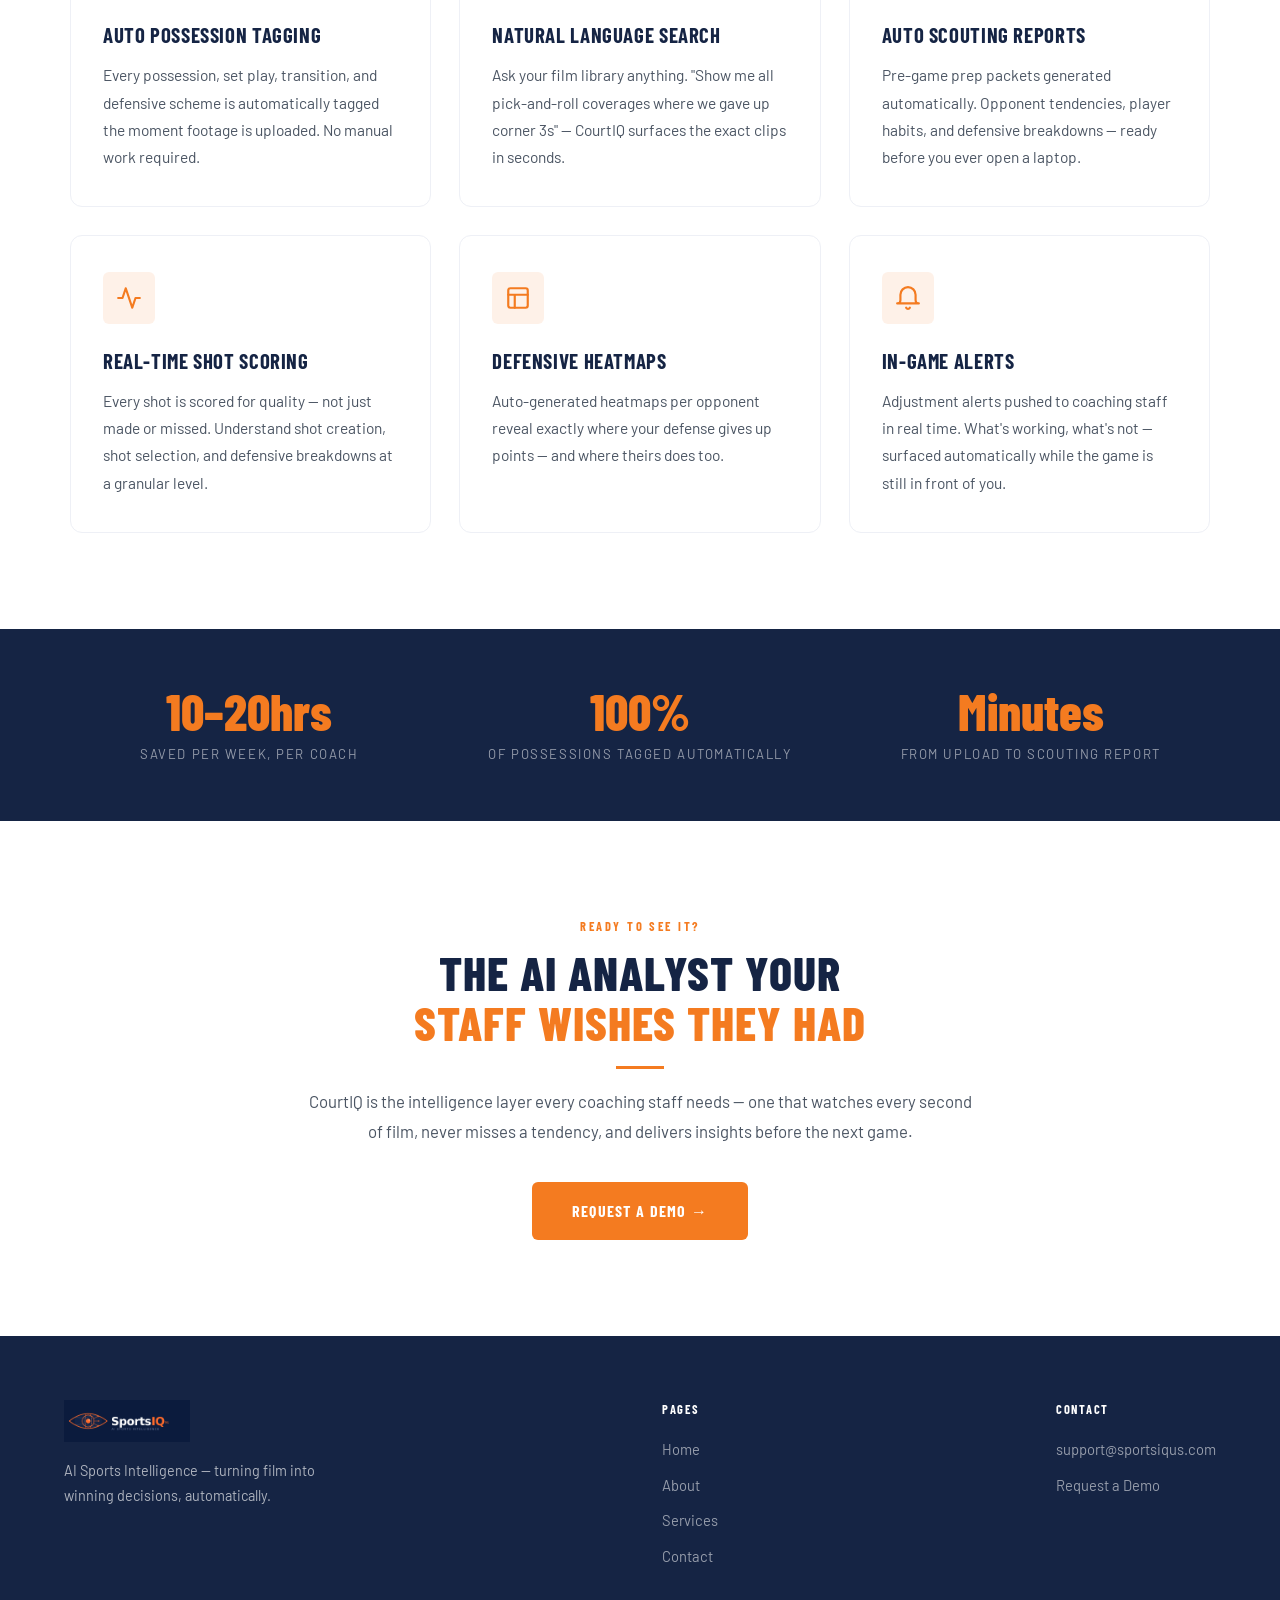
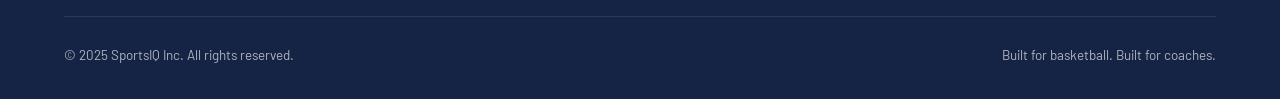
==== commit 02876b0e: "login" ====
--- a/index.html
+++ b/index.html
@@ -56,8 +56,8 @@
 
     <div class="fade-up-4" style="margin-top:44px;display:flex;gap:16px;flex-wrap:wrap;">
       <a href="contact.html" class="btn btn-primary">Request a Demo &rarr;</a>
+      <a href="login.html" class="btn btn-outline-white">Sign In</a>
       <a href="services.html" class="btn btn-outline-white">See What It Does</a>
-      <a href="login.html" class="btn btn-outline-white">Sign In</a>
     </div>
 
     <!-- Proof line -->
